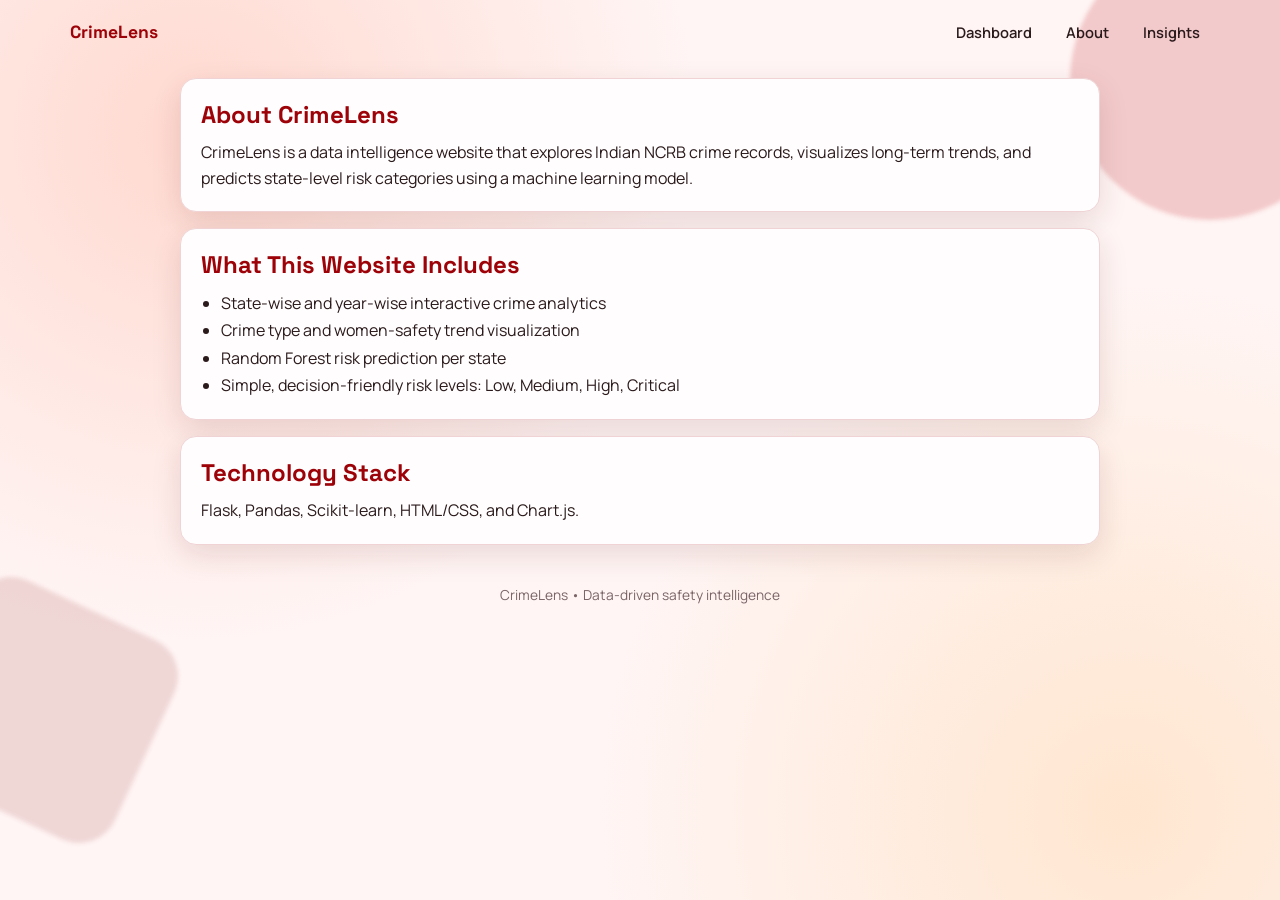
==== templates/about.html @ c9219f14 "feat: add anomaly detection, policy insights, Random Forest explainability, multi-page website" ====
<!DOCTYPE html>
<html lang="en">
<head>
    <meta charset="UTF-8">
    <meta name="viewport" content="width=device-width, initial-scale=1.0">
    <title>About - CrimeLens</title>
    <link rel="preconnect" href="https://fonts.googleapis.com">
    <link rel="preconnect" href="https://fonts.gstatic.com" crossorigin>
    <link href="https://fonts.googleapis.com/css2?family=Space+Grotesk:wght@500;700&family=Manrope:wght@400;600;700&display=swap" rel="stylesheet">
    <link rel="stylesheet" href="/static/style.css">
</head>
<body>
    <div class="bg-shape bg-shape-a"></div>
    <div class="bg-shape bg-shape-b"></div>

    <nav class="site-nav">
        <a href="/" class="brand">CrimeLens</a>
        <div class="nav-links">
            <a href="/">Dashboard</a>
            <a href="/about">About</a>
            <a href="/insights">Insights</a>
        </div>
    </nav>

    <main class="page-main">
        <section class="page-card">
            <h1>About CrimeLens</h1>
            <p>
                CrimeLens is a data intelligence website that explores Indian NCRB crime records,
                visualizes long-term trends, and predicts state-level risk categories using a machine learning model.
            </p>
        </section>

        <section class="page-card">
            <h2>What This Website Includes</h2>
            <ul class="page-list">
                <li>State-wise and year-wise interactive crime analytics</li>
                <li>Crime type and women-safety trend visualization</li>
                <li>Random Forest risk prediction per state</li>
                <li>Simple, decision-friendly risk levels: Low, Medium, High, Critical</li>
            </ul>
        </section>

        <section class="page-card">
            <h2>Technology Stack</h2>
            <p>Flask, Pandas, Scikit-learn, HTML/CSS, and Chart.js.</p>
        </section>
    </main>

    <footer class="site-footer">
        <p>CrimeLens • Data-driven safety intelligence</p>
    </footer>
</body>
</html>
---- static/style.css ----
* {
    margin: 0;
    padding: 0;
    box-sizing: border-box;
}

:root {
    --bg: #fff5f4;
    --paper: #fffdfd;
    --text: #2b1a1c;
    --muted: #7a6467;
    --brand: #9d0208;
    --accent: #c1121f;
    --danger: #780000;
    --ring: #efd3d5;
    --shadow: 0 10px 30px rgba(86, 14, 20, 0.12);
}

body {
    background: radial-gradient(circle at 15% 15%, #ffd9d0 0%, transparent 38%),
        radial-gradient(circle at 88% 90%, #ffe6d0 0%, transparent 38%),
        var(--bg);
    color: var(--text);
    font-family: 'Manrope', sans-serif;
    min-height: 100vh;
    position: relative;
    overflow-x: hidden;
}

.site-nav {
    max-width: 1180px;
    margin: 0 auto;
    padding: 16px 20px 6px;
    display: flex;
    justify-content: space-between;
    align-items: center;
}

.brand {
    text-decoration: none;
    color: var(--brand);
    font-family: 'Space Grotesk', sans-serif;
    font-size: 1.1rem;
    font-weight: 700;
}

.nav-links {
    display: flex;
    gap: 14px;
}

.nav-links a {
    text-decoration: none;
    color: var(--text);
    font-weight: 600;
    font-size: 0.92rem;
    padding: 6px 10px;
    border-radius: 8px;
    transition: background-color 0.2s ease;
}

.nav-links a:hover {
    background: #ffe8e6;
}

.bg-shape {
    position: fixed;
    pointer-events: none;
    z-index: -1;
    filter: blur(2px);
}

.bg-shape-a {
    width: 280px;
    height: 280px;
    border-radius: 50%;
    top: -60px;
    right: -70px;
    background: rgba(193, 18, 31, 0.19);
}

.bg-shape-b {
    width: 220px;
    height: 220px;
    border-radius: 40px;
    left: -65px;
    bottom: 80px;
    background: rgba(120, 0, 0, 0.12);
    transform: rotate(25deg);
}

.hero {
    text-align: center;
    padding: 44px 20px 12px;
}

.hero-kicker {
    text-transform: uppercase;
    letter-spacing: 1.6px;
    font-size: 0.78rem;
    color: var(--brand);
    font-weight: 700;
    margin-bottom: 10px;
}

.hero h1 {
    font-family: 'Space Grotesk', sans-serif;
    font-size: clamp(2rem, 4vw, 3.2rem);
    letter-spacing: -1px;
    color: var(--brand);
    margin-bottom: 10px;
}

.hero-sub {
    color: var(--muted);
    font-size: 1rem;
    max-width: 720px;
    margin: 0 auto;
}

main {
    max-width: 1180px;
    margin: 0 auto;
    padding: 18px 20px 44px;
}

.page-main {
    max-width: 960px;
    margin: 0 auto;
    padding: 24px 20px 40px;
    display: grid;
    gap: 16px;
}

.page-card {
    background: var(--paper);
    border: 1px solid var(--ring);
    box-shadow: var(--shadow);
    border-radius: 16px;
    padding: 20px;
}

.page-card h1,
.page-card h2 {
    font-family: 'Space Grotesk', sans-serif;
    color: var(--brand);
    margin-bottom: 10px;
}

.page-card p {
    line-height: 1.6;
    color: var(--text);
}

.page-list {
    margin-left: 20px;
    color: var(--text);
    line-height: 1.7;
}

.site-footer {
    max-width: 1180px;
    margin: 0 auto;
    padding: 0 20px 28px;
    color: var(--muted);
    font-size: 0.86rem;
    text-align: center;
}

.stats-strip {
    display: flex;
    flex-wrap: wrap;
    gap: 10px;
    justify-content: center;
    margin-bottom: 22px;
}

.pill {
    padding: 8px 13px;
    border-radius: 999px;
    background: var(--paper);
    border: 1px solid var(--ring);
    color: var(--danger);
    font-size: 0.84rem;
    font-weight: 700;
    box-shadow: var(--shadow);
}

.grid {
    display: grid;
    grid-template-columns: repeat(12, minmax(0, 1fr));
    gap: 18px;
    align-items: stretch;
}

.card {
    grid-column: span 6;
    background: var(--paper);
    border-radius: 18px;
    padding: 18px;
    border: 1px solid var(--ring);
    box-shadow: var(--shadow);
    animation: riseIn 0.7s ease both;
    display: flex;
    flex-direction: column;
}

.card h2 {
    font-size: 0.9rem;
    color: var(--muted);
    margin-bottom: 14px;
    text-transform: uppercase;
    letter-spacing: 1.2px;
}

.full-width {
    grid-column: span 12;
}

.chart-wrap {
    position: relative;
    width: 100%;
    height: 320px;
}

.chart-wrap-wide {
    height: 360px;
}

.predict-controls {
    display: flex;
    gap: 12px;
    margin-bottom: 14px;
}

select {
    flex: 1;
    padding: 10px 14px;
    background: #fffcf7;
    color: var(--text);
    border: 1px solid #d9cbbc;
    border-radius: 8px;
    font-size: 0.9rem;
    font-family: 'Manrope', sans-serif;
}

button {
    padding: 10px 24px;
    background: var(--accent);
    color: white;
    border: none;
    border-radius: 8px;
    cursor: pointer;
    font-size: 0.9rem;
    font-weight: 600;
    transition: transform 0.22s ease, box-shadow 0.22s ease, background-color 0.22s ease;
    font-family: 'Space Grotesk', sans-serif;
}

button:hover {
    background: #9d0208;
    transform: translateY(-1px);
    box-shadow: 0 8px 18px rgba(157, 2, 8, 0.28);
}

canvas {
    height: 100% !important;
}

.card:nth-child(1) {
    animation-delay: 0.05s;
}

.card:nth-child(2) {
    animation-delay: 0.12s;
}

.card:nth-child(3) {
    animation-delay: 0.2s;
}

.card:nth-child(4) {
    animation-delay: 0.28s;
}

.card:nth-child(5) {
    animation-delay: 0.34s;
}

@keyframes riseIn {
    from {
        opacity: 0;
        transform: translateY(12px);
    }
    to {
        opacity: 1;
        transform: translateY(0);
    }
}

@media (max-width: 900px) {
    .site-nav {
        flex-direction: column;
        gap: 10px;
    }

    .grid {
        grid-template-columns: 1fr;
    }

    .card {
        grid-column: auto;
    }

    .full-width {
        grid-column: auto;
    }

    .predict-controls {
        flex-direction: column;
    }

    .chart-wrap,
    .chart-wrap-wide {
        height: 290px;
    }
}

.risk-card {
    color: white;
    padding: 12px 16px;
    border-radius: 12px;
    min-width: 160px;
    flex: 1 1 160px;
    transition: transform 0.2s ease, box-shadow 0.2s ease;
    cursor: default;
}

.risk-card:hover {
    transform: translateY(-3px);
    box-shadow: 0 8px 20px rgba(0,0,0,0.2);
}

.risk-card .state-name {
    font-size: 11px;
    font-weight: 700;
    opacity: 0.85;
    letter-spacing: 0.5px;
    margin-bottom: 4px;
}

.risk-card .risk-level {
    font-size: 20px;
    font-weight: 700;
    margin-bottom: 4px;
}

.risk-card .crime-rate {
    font-size: 11px;
    opacity: 0.8;
}

.risk-High { background: #c1121f; }
.risk-Medium { background: #e85d04; }
.risk-Low { background: #2d6a4f; }
.risk-Critical { background: #780000; }
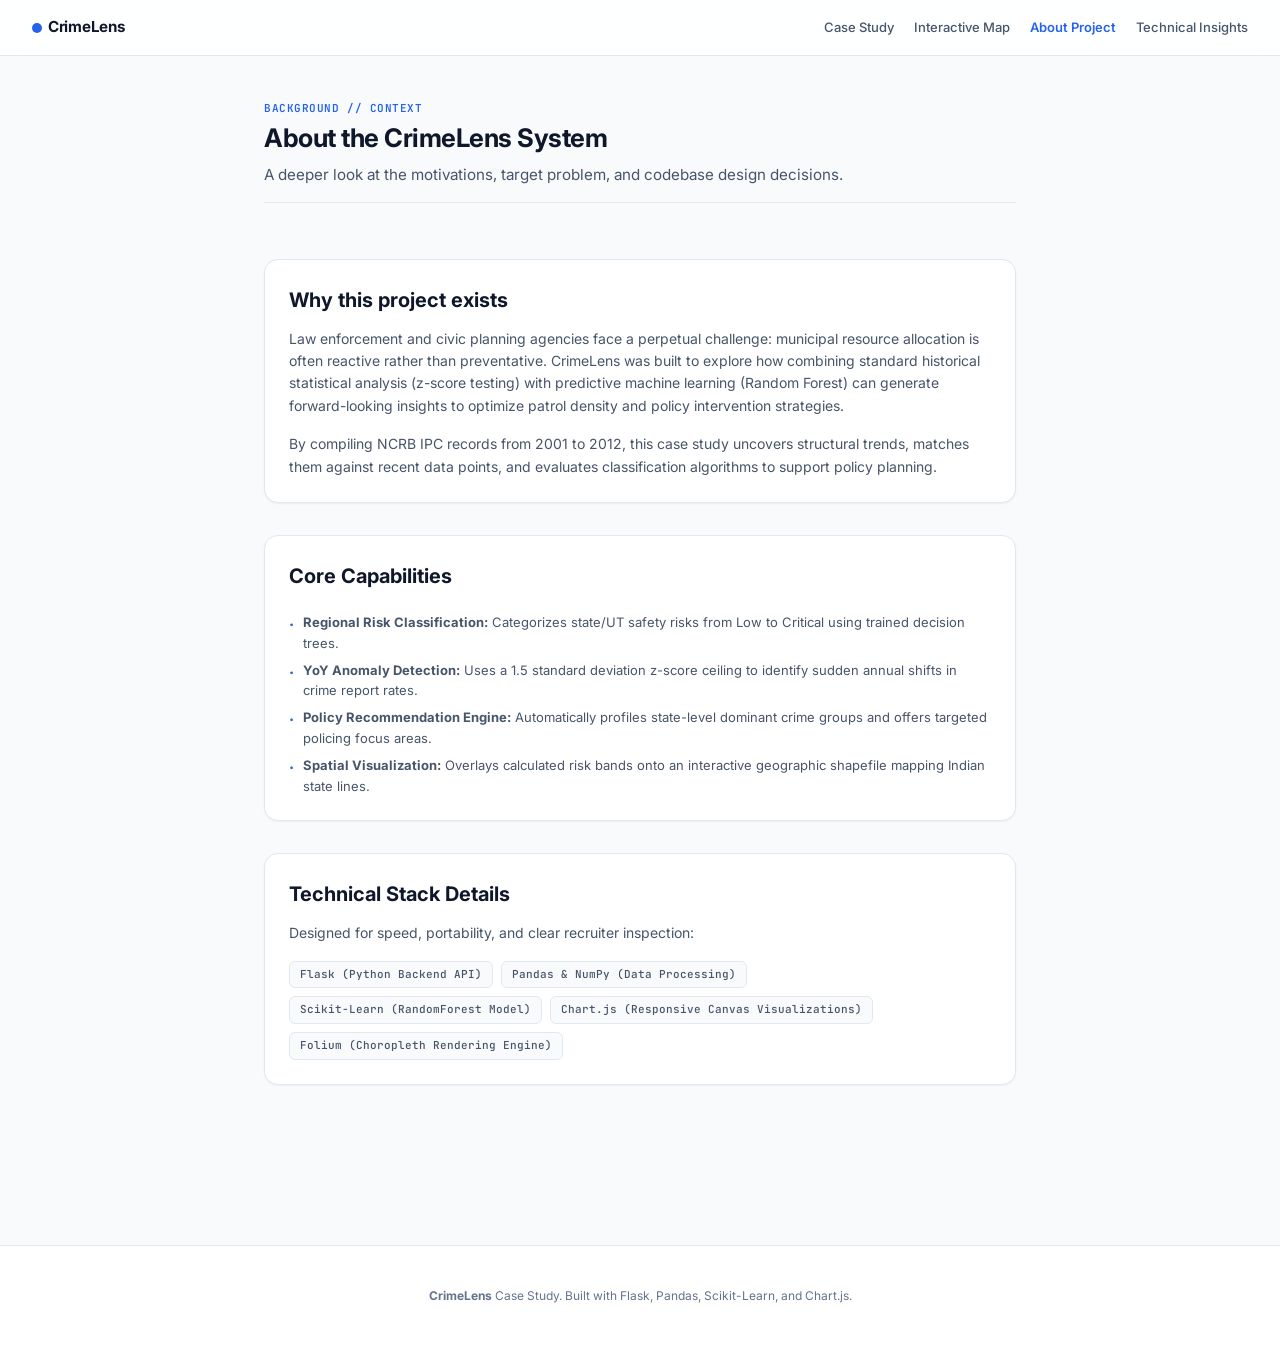
==== commit 34ed1d08: "Redesign dashboard into an interactive ML case study and analytics platform" ====
--- a/templates/about.html
+++ b/templates/about.html
@@ -3,52 +3,73 @@
 <head>
     <meta charset="UTF-8">
     <meta name="viewport" content="width=device-width, initial-scale=1.0">
-    <title>About - CrimeLens</title>
-    <link rel="preconnect" href="https://fonts.googleapis.com">
-    <link rel="preconnect" href="https://fonts.gstatic.com" crossorigin>
-    <link href="https://fonts.googleapis.com/css2?family=Space+Grotesk:wght@500;700&family=Manrope:wght@400;600;700&display=swap" rel="stylesheet">
+    <title>About — CrimeLens Case Study</title>
     <link rel="stylesheet" href="/static/style.css">
 </head>
 <body>
-    <div class="bg-shape bg-shape-a"></div>
-    <div class="bg-shape bg-shape-b"></div>
 
+    <!-- SYSTEM NAVIGATION -->
     <nav class="site-nav">
         <a href="/" class="brand">CrimeLens</a>
         <div class="nav-links">
-            <a href="/">Dashboard</a>
-            <a href="/about">About</a>
-            <a href="/insights">Insights</a>
+            <a href="/">Case Study</a>
+            <a href="/map">Interactive Map</a>
+            <a href="/about" class="active">About Project</a>
+            <a href="/insights">Technical Insights</a>
         </div>
     </nav>
 
-    <main class="page-main">
-        <section class="page-card">
-            <h1>About CrimeLens</h1>
-            <p>
-                CrimeLens is a data intelligence website that explores Indian NCRB crime records,
-                visualizes long-term trends, and predicts state-level risk categories using a machine learning model.
+    <div class="case-study-container" style="max-width: 800px; gap: 32px; padding-top: 40px;">
+        
+        <div class="section-header">
+            <span class="section-label">Background // Context</span>
+            <h1 class="section-title">About the CrimeLens System</h1>
+            <p class="section-description">A deeper look at the motivations, target problem, and codebase design decisions.</p>
+        </div>
+
+        <div class="panel">
+            <h2 class="chart-title" style="margin-bottom: 12px; font-size: 1.25rem;">Why this project exists</h2>
+            <p style="color: var(--text-secondary); margin-bottom: 16px;">
+                Law enforcement and civic planning agencies face a perpetual challenge: municipal resource allocation is often reactive rather than preventative. 
+                CrimeLens was built to explore how combining standard historical statistical analysis (z-score testing) with predictive machine learning (Random Forest) 
+                can generate forward-looking insights to optimize patrol density and policy intervention strategies.
             </p>
-        </section>
+            <p style="color: var(--text-secondary);">
+                By compiling NCRB IPC records from 2001 to 2012, this case study uncovers structural trends, matches them against recent data points, 
+                and evaluates classification algorithms to support policy planning.
+            </p>
+        </div>
 
-        <section class="page-card">
-            <h2>What This Website Includes</h2>
-            <ul class="page-list">
-                <li>State-wise and year-wise interactive crime analytics</li>
-                <li>Crime type and women-safety trend visualization</li>
-                <li>Random Forest risk prediction per state</li>
-                <li>Simple, decision-friendly risk levels: Low, Medium, High, Critical</li>
+        <div class="panel">
+            <h2 class="chart-title" style="margin-bottom: 12px; font-size: 1.25rem;">Core Capabilities</h2>
+            <ul class="brief-interventions" style="margin-top: 8px;">
+                <li><strong>Regional Risk Classification:</strong> Categorizes state/UT safety risks from Low to Critical using trained decision trees.</li>
+                <li><strong>YoY Anomaly Detection:</strong> Uses a 1.5 standard deviation z-score ceiling to identify sudden annual shifts in crime report rates.</li>
+                <li><strong>Policy Recommendation Engine:</strong> Automatically profiles state-level dominant crime groups and offers targeted policing focus areas.</li>
+                <li><strong>Spatial Visualization:</strong> Overlays calculated risk bands onto an interactive geographic shapefile mapping Indian state lines.</li>
             </ul>
-        </section>
+        </div>
 
-        <section class="page-card">
-            <h2>Technology Stack</h2>
-            <p>Flask, Pandas, Scikit-learn, HTML/CSS, and Chart.js.</p>
-        </section>
-    </main>
+        <div class="panel">
+            <h2 class="chart-title" style="margin-bottom: 12px; font-size: 1.25rem;">Technical Stack Details</h2>
+            <p style="color: var(--text-secondary); margin-bottom: 16px;">
+                Designed for speed, portability, and clear recruiter inspection:
+            </p>
+            <div class="tech-strip">
+                <span class="tech-tag">Flask (Python Backend API)</span>
+                <span class="tech-tag">Pandas & NumPy (Data Processing)</span>
+                <span class="tech-tag">Scikit-Learn (RandomForest Model)</span>
+                <span class="tech-tag">Chart.js (Responsive Canvas Visualizations)</span>
+                <span class="tech-tag">Folium (Choropleth Rendering Engine)</span>
+            </div>
+        </div>
 
-    <footer class="site-footer">
-        <p>CrimeLens • Data-driven safety intelligence</p>
+    </div>
+
+    <!-- SYSTEM FOOTER -->
+    <footer class="site-footer" style="margin-top: 80px;">
+        <p><strong>CrimeLens</strong> Case Study. Built with Flask, Pandas, Scikit-Learn, and Chart.js.</p>
     </footer>
+
 </body>
 </html>
--- a/static/style.css
+++ b/static/style.css
@@ -1,366 +1,1433 @@
-* {
-    margin: 0;
-    padding: 0;
-    box-sizing: border-box;
+/* 
+  CrimeLens Modern Case Study Stylesheet
+  Design System: Vercel, Retool, GitHub Insights, Stripe Dashboard
+  Typography: System UI stack
+  Color Palette: Neutral slates, white surfaces, professional hazard badges (Red, Orange, Forest Green)
+*/
+
+@import url('https://fonts.googleapis.com/css2?family=Inter:wght@400;500;600;700;800&family=JetBrains+Mono:wght@400;500;600&display=swap');
+
+*, *::before, *::after {
+  box-sizing: border-box;
+  margin: 0;
+  padding: 0;
 }
 
 :root {
-    --bg: #fff5f4;
-    --paper: #fffdfd;
-    --text: #2b1a1c;
-    --muted: #7a6467;
-    --brand: #9d0208;
-    --accent: #c1121f;
-    --danger: #780000;
-    --ring: #efd3d5;
-    --shadow: 0 10px 30px rgba(86, 14, 20, 0.12);
+  --bg-main: #f8fafc; /* Slate 50 */
+  --bg-surface: #ffffff; /* White */
+  --bg-code: #f1f5f9; /* Slate 100 */
+  --border-color: #e2e8f0; /* Slate 200 */
+  --text-primary: #0f172a; /* Slate 900 */
+  --text-secondary: #475569; /* Slate 600 */
+  --text-muted: #64748b; /* Slate 500 */
+  
+  --primary-accent: #2563eb; /* Blue 600 */
+  --primary-hover: #1d4ed8; /* Blue 700 */
+  
+  /* Risk Levels */
+  --risk-critical: #991b1b; /* Red 800 */
+  --risk-critical-bg: #fef2f2;
+  --risk-high: #dc2626; /* Red 600 */
+  --risk-high-bg: #fff5f5;
+  --risk-medium: #ea580c; /* Orange 600 */
+  --risk-medium-bg: #fff7ed;
+  --risk-low: #16a34a; /* Green 600 */
+  --risk-low-bg: #f0fdf4;
+  
+  --radius-sm: 6px;
+  --radius-md: 10px;
+  --radius-lg: 14px;
+  
+  --shadow-sm: 0 1px 2px 0 rgba(0, 0, 0, 0.05);
+  --shadow-md: 0 4px 6px -1px rgba(0, 0, 0, 0.05), 0 2px 4px -1px rgba(0, 0, 0, 0.03);
 }
 
 body {
-    background: radial-gradient(circle at 15% 15%, #ffd9d0 0%, transparent 38%),
-        radial-gradient(circle at 88% 90%, #ffe6d0 0%, transparent 38%),
-        var(--bg);
-    color: var(--text);
-    font-family: 'Manrope', sans-serif;
-    min-height: 100vh;
-    position: relative;
-    overflow-x: hidden;
-}
-
+  background: var(--bg-main);
+  color: var(--text-primary);
+  font-family: 'Inter', -apple-system, BlinkMacSystemFont, "Segoe UI", Roboto, sans-serif;
+  font-size: 14px;
+  line-height: 1.6;
+  -webkit-font-smoothing: antialiased;
+  -moz-osx-font-smoothing: grayscale;
+}
+
+/* ── NAV & LAYOUT ── */
 .site-nav {
-    max-width: 1180px;
-    margin: 0 auto;
-    padding: 16px 20px 6px;
-    display: flex;
-    justify-content: space-between;
-    align-items: center;
+  position: sticky;
+  top: 0;
+  z-index: 100;
+  display: flex;
+  align-items: center;
+  justify-content: space-between;
+  padding: 0 32px;
+  height: 56px;
+  background: rgba(255, 255, 255, 0.85);
+  backdrop-filter: blur(12px);
+  border-bottom: 1px solid var(--border-color);
 }
 
 .brand {
-    text-decoration: none;
-    color: var(--brand);
-    font-family: 'Space Grotesk', sans-serif;
-    font-size: 1.1rem;
+  font-family: 'Inter', sans-serif;
+  font-size: 0.95rem;
+  font-weight: 700;
+  color: var(--text-primary);
+  text-decoration: none;
+  letter-spacing: -0.3px;
+  display: flex;
+  align-items: center;
+  gap: 6px;
+}
+
+.brand::before {
+  content: '';
+  display: inline-block;
+  width: 10px;
+  height: 10px;
+  background: var(--primary-accent);
+  border-radius: 50%;
+}
+
+.nav-links {
+  display: flex;
+  gap: 20px;
+  align-items: center;
+}
+
+.nav-links a {
+  text-decoration: none;
+  color: var(--text-secondary);
+  font-size: 13px;
+  font-weight: 500;
+  transition: color 0.15s;
+}
+
+.nav-links a:hover {
+  color: var(--text-primary);
+}
+
+.nav-links a.active {
+  color: var(--primary-accent);
+  font-weight: 600;
+}
+
+.badge-demo {
+  background: #eff6ff;
+  color: var(--primary-accent);
+  padding: 3px 8px;
+  border-radius: var(--radius-sm);
+  font-size: 11px;
+  font-weight: 600;
+  border: 1px solid #bfdbfe;
+}
+
+/* ── CONTAINER ── */
+.case-study-container {
+  max-width: 1120px;
+  margin: 0 auto;
+  padding: 48px 24px 80px;
+  display: flex;
+  flex-direction: column;
+  gap: 56px;
+}
+
+/* ── SYSTEM SECTION HEADER ── */
+.section-header {
+  border-bottom: 1px solid var(--border-color);
+  padding-bottom: 14px;
+  margin-bottom: 24px;
+}
+
+.section-label {
+  font-family: 'JetBrains Mono', monospace;
+  font-size: 11px;
+  font-weight: 600;
+  text-transform: uppercase;
+  color: var(--primary-accent);
+  letter-spacing: 0.05em;
+  margin-bottom: 4px;
+}
+
+.section-title {
+  font-size: 1.6rem;
+  font-weight: 700;
+  color: var(--text-primary);
+  letter-spacing: -0.5px;
+}
+
+.section-description {
+  color: var(--text-secondary);
+  font-size: 0.95rem;
+  margin-top: 4px;
+  max-width: 720px;
+}
+
+/* ── CASE STUDY HERO / INTRODUCTION ── */
+.hero {
+  background: var(--bg-surface);
+  border: 1px solid var(--border-color);
+  border-radius: var(--radius-lg);
+  padding: 48px 40px 32px;
+  box-shadow: var(--shadow-sm);
+  position: relative;
+  overflow: hidden;
+}
+
+.hero-label {
+  font-family: 'JetBrains Mono', monospace;
+  font-size: 11px;
+  font-weight: 600;
+  text-transform: uppercase;
+  letter-spacing: 0.1em;
+  color: var(--text-muted);
+  margin-bottom: 12px;
+  display: inline-block;
+}
+
+.hero-title {
+  font-size: 2.6rem;
+  font-weight: 800;
+  letter-spacing: -1.5px;
+  color: var(--text-primary);
+  line-height: 1.15;
+  margin-bottom: 16px;
+}
+
+.hero-sub {
+  font-size: 1.15rem;
+  line-height: 1.6;
+  color: var(--text-secondary);
+  max-width: 820px;
+  margin-bottom: 24px;
+}
+
+.tech-strip {
+  display: flex;
+  flex-wrap: wrap;
+  gap: 8px;
+  align-items: center;
+}
+
+.tech-tag {
+  font-family: 'JetBrains Mono', monospace;
+  font-size: 11px;
+  font-weight: 500;
+  color: var(--text-secondary);
+  background: var(--bg-main);
+  border: 1px solid var(--border-color);
+  padding: 4px 10px;
+  border-radius: var(--radius-sm);
+}
+
+/* ── LIVE SYSTEM METRICS STRIP ── */
+.metrics-strip {
+  display: grid;
+  grid-template-columns: repeat(4, 1fr);
+  gap: 16px;
+  background: var(--bg-surface);
+  border: 1px solid var(--border-color);
+  border-radius: var(--radius-lg);
+  padding: 20px;
+  box-shadow: var(--shadow-sm);
+  margin-top: -36px;
+}
+
+.metric-item {
+  text-align: center;
+  border-right: 1px solid var(--border-color);
+}
+
+.metric-item:last-child {
+  border-right: none;
+}
+
+.metric-value {
+  font-family: 'JetBrains Mono', monospace;
+  font-size: 1.8rem;
+  font-weight: 800;
+  color: var(--text-primary);
+  line-height: 1.2;
+  letter-spacing: -1px;
+}
+
+.metric-label {
+  font-size: 11px;
+  font-weight: 600;
+  text-transform: uppercase;
+  color: var(--text-muted);
+  margin-top: 4px;
+  letter-spacing: 0.05em;
+}
+
+/* ── KEY FINDINGS PANEL ── */
+.findings-grid {
+  display: grid;
+  grid-template-columns: repeat(4, 1fr);
+  gap: 16px;
+}
+
+.finding-card {
+  background: var(--bg-surface);
+  border: 1px solid var(--border-color);
+  border-radius: var(--radius-md);
+  padding: 20px;
+  box-shadow: var(--shadow-sm);
+}
+
+.finding-num {
+  font-family: 'JetBrains Mono', monospace;
+  font-size: 11px;
+  font-weight: 600;
+  color: var(--text-muted);
+  margin-bottom: 12px;
+  display: block;
+}
+
+.finding-highlight {
+  font-size: 1.5rem;
+  font-weight: 700;
+  color: var(--text-primary);
+  letter-spacing: -0.5px;
+  margin-bottom: 6px;
+}
+
+.finding-highlight.red { color: #b91c1c; }
+.finding-highlight.blue { color: #1d4ed8; }
+.finding-highlight.orange { color: #c2410c; }
+.finding-highlight.green { color: #15803d; }
+
+.finding-text {
+  font-size: 13px;
+  color: var(--text-secondary);
+  line-height: 1.5;
+}
+
+/* ── SYSTEM ARCHITECTURE PIPELINE ── */
+.pipeline-container {
+  display: grid;
+  grid-template-columns: repeat(4, 1fr);
+  gap: 16px;
+}
+
+.pipeline-step {
+  background: var(--bg-surface);
+  border: 1px solid var(--border-color);
+  border-radius: var(--radius-md);
+  padding: 20px;
+  position: relative;
+}
+
+.pipeline-step::after {
+  content: '→';
+  position: absolute;
+  right: -13px;
+  top: 50%;
+  transform: translateY(-50%);
+  color: var(--text-muted);
+  font-weight: 700;
+  font-size: 18px;
+  z-index: 10;
+}
+
+.pipeline-container .pipeline-step:last-child::after {
+  display: none;
+}
+
+.step-header {
+  display: flex;
+  align-items: center;
+  justify-content: space-between;
+  margin-bottom: 12px;
+}
+
+.step-index {
+  font-family: 'JetBrains Mono', monospace;
+  font-size: 10px;
+  background: var(--bg-code);
+  padding: 2px 6px;
+  border-radius: 4px;
+  color: var(--text-muted);
+  font-weight: 600;
+}
+
+.step-label {
+  font-size: 11px;
+  font-weight: 700;
+  text-transform: uppercase;
+  letter-spacing: 0.05em;
+  color: var(--text-muted);
+}
+
+.step-title {
+  font-size: 0.95rem;
+  font-weight: 700;
+  color: var(--text-primary);
+  margin-bottom: 8px;
+}
+
+.step-detail {
+  font-size: 12px;
+  color: var(--text-secondary);
+  line-height: 1.5;
+}
+
+.step-detail code {
+  font-family: 'JetBrains Mono', monospace;
+  background: var(--bg-code);
+  padding: 1px 3px;
+  border-radius: 3px;
+  font-size: 11px;
+  color: var(--text-primary);
+}
+
+/* ── MODEL CREDIBILITY / SPECS PANEL ── */
+.ml-specs-layout {
+  display: grid;
+  grid-template-columns: 2fr 1fr;
+  gap: 20px;
+}
+
+.specs-main {
+  background: var(--bg-surface);
+  border: 1px solid var(--border-color);
+  border-radius: var(--radius-md);
+  padding: 24px;
+  box-shadow: var(--shadow-sm);
+}
+
+.specs-title {
+  font-size: 1rem;
+  font-weight: 700;
+  margin-bottom: 16px;
+  color: var(--text-primary);
+}
+
+.specs-grid {
+  display: grid;
+  grid-template-columns: repeat(2, 1fr);
+  gap: 16px;
+}
+
+.spec-item {
+  border-bottom: 1px solid var(--bg-main);
+  padding-bottom: 12px;
+}
+
+.spec-label {
+  font-size: 11px;
+  text-transform: uppercase;
+  letter-spacing: 0.05em;
+  color: var(--text-muted);
+  margin-bottom: 4px;
+}
+
+.spec-val {
+  font-size: 13.5px;
+  color: var(--text-primary);
+  font-weight: 600;
+}
+
+.feature-list {
+  list-style: none;
+  margin-top: 6px;
+  display: flex;
+  flex-direction: column;
+  gap: 4px;
+}
+
+.feature-list li {
+  font-family: 'JetBrains Mono', monospace;
+  font-size: 12px;
+  color: var(--text-secondary);
+  display: flex;
+  align-items: center;
+  gap: 6px;
+}
+
+.feature-list li::before {
+  content: '';
+  display: inline-block;
+  width: 5px;
+  height: 5px;
+  background: var(--text-muted);
+  border-radius: 50%;
+}
+
+.accuracy-pane {
+  background: var(--bg-surface);
+  border: 1px solid var(--border-color);
+  border-radius: var(--radius-md);
+  padding: 24px;
+  box-shadow: var(--shadow-sm);
+  display: flex;
+  flex-direction: column;
+  justify-content: center;
+  align-items: center;
+  text-align: center;
+}
+
+.accuracy-number {
+  font-family: 'JetBrains Mono', monospace;
+  font-size: 3.2rem;
+  font-weight: 800;
+  color: var(--primary-accent);
+  letter-spacing: -2px;
+  line-height: 1;
+}
+
+.accuracy-label {
+  font-size: 12px;
+  font-weight: 600;
+  text-transform: uppercase;
+  color: var(--text-primary);
+  margin-top: 8px;
+  letter-spacing: 0.05em;
+}
+
+.accuracy-subtext {
+  font-size: 11px;
+  color: var(--text-muted);
+  margin-top: 4px;
+  max-width: 180px;
+}
+
+/* ── FEATURE IMPORTANCE EXPLAINABILITY TABLE ── */
+.feature-importance-table {
+  width: 100%;
+  border-collapse: collapse;
+  margin-top: 16px;
+}
+
+.feature-importance-table th {
+  padding: 8px 12px;
+  background: var(--bg-main);
+  border-bottom: 1px solid var(--border-color);
+  font-family: 'JetBrains Mono', monospace;
+  font-size: 10px;
+  color: var(--text-muted);
+  text-transform: uppercase;
+  text-align: left;
+}
+
+.feature-importance-table td {
+  padding: 10px 12px;
+  border-bottom: 1px solid var(--border-color);
+  font-size: 13px;
+  color: var(--text-secondary);
+}
+
+.feature-importance-table td.feature-code {
+  font-family: 'JetBrains Mono', monospace;
+  font-weight: 600;
+  color: var(--text-primary);
+}
+
+.importance-bar-wrap {
+  display: flex;
+  align-items: center;
+  gap: 8px;
+}
+
+.importance-bar-outer {
+  flex: 1;
+  height: 6px;
+  background: var(--bg-code);
+  border-radius: 3px;
+  overflow: hidden;
+  max-width: 120px;
+}
+
+.importance-bar-fill {
+  height: 100%;
+  background: var(--primary-accent);
+  border-radius: 3px;
+}
+
+.importance-pct {
+  font-family: 'JetBrains Mono', monospace;
+  font-size: 11.5px;
+  font-weight: 600;
+  color: var(--text-primary);
+  min-width: 32px;
+  text-align: right;
+}
+
+/* ── INTERACTIVE EXPLORATION SECTION ── */
+.demo-layout {
+  display: grid;
+  grid-template-columns: 1.2fr 1fr;
+  gap: 20px;
+}
+
+.panel {
+  background: var(--bg-surface);
+  border: 1px solid var(--border-color);
+  border-radius: var(--radius-lg);
+  padding: 24px;
+  box-shadow: var(--shadow-sm);
+  display: flex;
+  flex-direction: column;
+}
+
+.panel-header {
+  margin-bottom: 16px;
+  display: flex;
+  justify-content: space-between;
+  align-items: center;
+  flex-wrap: wrap;
+  gap: 12px;
+}
+
+.panel-title {
+  font-size: 1.1rem;
+  font-weight: 700;
+  color: var(--text-primary);
+}
+
+.panel-controls {
+  display: flex;
+  gap: 8px;
+  align-items: center;
+}
+
+.search-input {
+  padding: 6px 12px;
+  border: 1px solid var(--border-color);
+  border-radius: var(--radius-sm);
+  font-size: 12px;
+  width: 140px;
+  font-family: inherit;
+  transition: border-color 0.15s, width 0.15s;
+}
+
+.search-input:focus {
+  outline: none;
+  border-color: var(--primary-accent);
+  width: 180px;
+}
+
+.filter-select {
+  padding: 6px 20px 6px 8px;
+  border: 1px solid var(--border-color);
+  border-radius: var(--radius-sm);
+  font-size: 12px;
+  background: var(--bg-surface);
+  color: var(--text-primary);
+  font-family: inherit;
+  cursor: pointer;
+}
+
+/* ── SYSTEM TABLE ── */
+.table-wrap {
+  width: 100%;
+  overflow-x: auto;
+  max-height: 520px;
+  overflow-y: auto;
+  border: 1px solid var(--border-color);
+  border-radius: var(--radius-sm);
+}
+
+.case-study-table {
+  width: 100%;
+  border-collapse: collapse;
+  text-align: left;
+}
+
+.case-study-table th {
+  background: var(--bg-main);
+  padding: 10px 12px;
+  font-family: 'JetBrains Mono', monospace;
+  font-size: 10px;
+  font-weight: 600;
+  text-transform: uppercase;
+  color: var(--text-muted);
+  letter-spacing: 0.05em;
+  position: sticky;
+  top: 0;
+  border-bottom: 1px solid var(--border-color);
+  z-index: 10;
+}
+
+.case-study-table td {
+  padding: 10px 12px;
+  border-bottom: 1px solid var(--border-color);
+  font-size: 12.5px;
+  color: var(--text-secondary);
+}
+
+.case-study-table tbody tr {
+  cursor: pointer;
+  transition: background-color 0.1s;
+}
+
+.case-study-table tbody tr:hover {
+  background-color: #f8fafc;
+}
+
+.case-study-table tbody tr.selected {
+  background-color: #eff6ff;
+}
+
+.case-study-table tbody tr.selected td {
+  color: var(--text-primary);
+}
+
+.state-name-cell {
+  font-weight: 600;
+  color: var(--text-primary);
+}
+
+.num-cell {
+  font-family: 'JetBrains Mono', monospace;
+  font-size: 11.5px;
+  text-align: right;
+}
+
+.case-study-table th.num-header {
+  text-align: right;
+}
+
+/* ── RISK BADGE ── */
+.risk-badge {
+  display: inline-flex;
+  align-items: center;
+  justify-content: center;
+  padding: 2px 8px;
+  border-radius: 999px;
+  font-size: 10px;
+  font-weight: 600;
+  text-transform: uppercase;
+  letter-spacing: 0.03em;
+}
+
+.risk-badge.critical {
+  color: var(--risk-critical);
+  background: var(--risk-critical-bg);
+}
+
+.risk-badge.high {
+  color: var(--risk-high);
+  background: var(--risk-high-bg);
+}
+
+.risk-badge.medium {
+  color: var(--risk-medium);
+  background: var(--risk-medium-bg);
+}
+
+.risk-badge.low {
+  color: var(--risk-low);
+  background: var(--risk-low-bg);
+}
+
+/* Trend Icons */
+.trend-indicator {
+  display: inline-flex;
+  align-items: center;
+  gap: 4px;
+  font-weight: 600;
+  font-family: 'JetBrains Mono', monospace;
+}
+
+.trend-indicator.up { color: #dc2626; }
+.trend-indicator.down { color: #16a34a; }
+.trend-indicator.stable { color: #64748b; }
+
+/* ── DYNAMIC FORECAST & ACTION BRIEF PANEL ── */
+.brief-empty {
+  display: flex;
+  flex-direction: column;
+  align-items: center;
+  justify-content: center;
+  height: 100%;
+  min-height: 380px;
+  border: 2px dashed var(--border-color);
+  border-radius: var(--radius-md);
+  padding: 32px;
+  text-align: center;
+  color: var(--text-muted);
+}
+
+.brief-empty p {
+  font-size: 13px;
+  max-width: 220px;
+  margin-top: 8px;
+}
+
+.brief-content {
+  display: flex;
+  flex-direction: column;
+  gap: 20px;
+}
+
+.brief-header {
+  border-bottom: 1px solid var(--border-color);
+  padding-bottom: 16px;
+  display: flex;
+  justify-content: space-between;
+  align-items: flex-start;
+}
+
+.brief-state {
+  font-size: 1.4rem;
+  font-weight: 800;
+  color: var(--text-primary);
+  letter-spacing: -0.5px;
+}
+
+.brief-meta {
+  display: flex;
+  gap: 16px;
+  align-items: center;
+  margin-top: 6px;
+  font-size: 12.5px;
+  color: var(--text-secondary);
+}
+
+.brief-meta strong {
+  color: var(--text-primary);
+}
+
+.brief-group {
+  display: flex;
+  flex-direction: column;
+  gap: 8px;
+}
+
+.brief-section-title {
+  font-family: 'JetBrains Mono', monospace;
+  font-size: 10.5px;
+  text-transform: uppercase;
+  letter-spacing: 0.05em;
+  color: var(--text-muted);
+  border-bottom: 1px solid var(--bg-main);
+  padding-bottom: 4px;
+}
+
+.outlook-box {
+  padding: 10px 14px;
+  border-radius: var(--radius-sm);
+  font-size: 13px;
+  font-weight: 500;
+}
+
+.outlook-box.rising {
+  background: var(--risk-high-bg);
+  color: var(--risk-high);
+  border-left: 3px solid var(--risk-high);
+}
+
+.outlook-box.stable {
+  background: #f1f5f9;
+  color: var(--text-secondary);
+  border-left: 3px solid var(--text-muted);
+}
+
+.outlook-box.improving {
+  background: var(--risk-low-bg);
+  color: var(--risk-low);
+  border-left: 3px solid var(--risk-low);
+}
+
+.brief-drivers-list {
+  display: flex;
+  flex-direction: column;
+  gap: 6px;
+}
+
+.driver-item {
+  background: var(--bg-main);
+  padding: 8px 12px;
+  border-radius: var(--radius-sm);
+  font-size: 12.5px;
+}
+
+.driver-name {
+  font-family: 'JetBrains Mono', monospace;
+  font-size: 10px;
+  font-weight: 700;
+  text-transform: uppercase;
+  color: var(--text-muted);
+  display: block;
+}
+
+.driver-desc {
+  color: var(--text-primary);
+  margin-top: 2px;
+}
+
+.brief-interventions {
+  list-style: none;
+  display: flex;
+  flex-direction: column;
+  gap: 6px;
+}
+
+.brief-interventions li {
+  font-size: 13px;
+  color: var(--text-secondary);
+  padding-left: 14px;
+  position: relative;
+}
+
+.brief-interventions li::before {
+  content: '·';
+  position: absolute;
+  left: 0;
+  font-weight: 700;
+  font-size: 16px;
+  color: var(--primary-accent);
+}
+
+.forecast-chart-wrap {
+  position: relative;
+  height: 200px;
+  width: 100%;
+  margin-top: 10px;
+  border: 1px solid var(--border-color);
+  border-radius: var(--radius-sm);
+  padding: 10px;
+  background: var(--bg-main);
+}
+
+.brief-caveat {
+  font-size: 11px;
+  color: var(--text-muted);
+  border-top: 1px solid var(--border-color);
+  padding-top: 12px;
+  margin-top: 8px;
+}
+
+/* ── "WHAT CHANGED?" STORY PANEL ── */
+.story-card {
+  background: var(--bg-main);
+  border: 1px solid var(--border-color);
+  border-radius: var(--radius-md);
+  padding: 18px;
+  margin-top: 12px;
+}
+
+.story-header {
+  font-family: 'Inter', sans-serif;
+  font-weight: 700;
+  font-size: 0.95rem;
+  color: var(--text-primary);
+  display: flex;
+  justify-content: space-between;
+  align-items: center;
+  border-bottom: 1px solid var(--border-color);
+  padding-bottom: 8px;
+  margin-bottom: 14px;
+}
+
+.story-header span.story-tag {
+  font-family: 'JetBrains Mono', monospace;
+  font-size: 9px;
+  font-weight: 600;
+  background: #eff6ff;
+  color: var(--primary-accent);
+  padding: 2px 6px;
+  border-radius: 4px;
+}
+
+.story-grid {
+  display: grid;
+  grid-template-columns: repeat(2, 1fr);
+  gap: 12px;
+}
+
+.story-item {
+  background: var(--bg-surface);
+  border: 1px solid var(--border-color);
+  padding: 10px 12px;
+  border-radius: var(--radius-sm);
+  border-left: 3px solid var(--text-muted);
+}
+
+.story-item.critical { border-left-color: var(--risk-critical); }
+.story-item.high { border-left-color: var(--risk-high); }
+.story-item.medium { border-left-color: var(--risk-medium); }
+.story-item.low { border-left-color: var(--risk-low); }
+
+.story-val {
+  font-family: 'JetBrains Mono', monospace;
+  font-size: 1.15rem;
+  font-weight: 700;
+  color: var(--text-primary);
+}
+
+.story-val span.transition-arrow {
+  color: var(--text-muted);
+  font-size: 10px;
+  margin: 0 4px;
+}
+
+.story-lbl {
+  font-size: 11px;
+  color: var(--text-muted);
+  margin-top: 2px;
+  text-transform: uppercase;
+  font-weight: 500;
+  letter-spacing: 0.02em;
+}
+
+/* ── STATE COMPARISON MODULE ── */
+.compare-box {
+  background: var(--bg-main);
+  border: 1px solid var(--border-color);
+  border-radius: var(--radius-md);
+  padding: 14px;
+  margin-bottom: 16px;
+}
+
+.compare-title {
+  font-size: 12px;
+  font-weight: 700;
+  text-transform: uppercase;
+  letter-spacing: 0.05em;
+  color: var(--text-muted);
+  margin-bottom: 10px;
+}
+
+.compare-selectors {
+  display: flex;
+  gap: 10px;
+  align-items: center;
+}
+
+.compare-select {
+  flex: 1;
+  padding: 6px 10px;
+  border: 1px solid var(--border-color);
+  border-radius: var(--radius-sm);
+  font-size: 12.5px;
+  background: var(--bg-surface);
+  color: var(--text-primary);
+  font-family: inherit;
+}
+
+.compare-close-btn {
+  font-size: 11px;
+  padding: 6px 12px;
+  background: #f1f5f9;
+  color: var(--text-secondary);
+  border: 1px solid var(--border-color);
+  border-radius: var(--radius-sm);
+  cursor: pointer;
+  font-weight: 600;
+}
+
+.compare-close-btn:hover {
+  background: #e2e8f0;
+  color: var(--text-primary);
+}
+
+/* ── BUTTON COMPONENT ── */
+.btn-outline {
+  background: var(--bg-surface);
+  border: 1px solid var(--border-color);
+  color: var(--text-secondary);
+  padding: 6px 12px;
+  border-radius: var(--radius-sm);
+  font-size: 12px;
+  font-weight: 600;
+  cursor: pointer;
+  transition: all 0.15s;
+  display: inline-flex;
+  align-items: center;
+  gap: 6px;
+  font-family: inherit;
+}
+
+.btn-outline:hover {
+  background: var(--bg-main);
+  color: var(--text-primary);
+  border-color: var(--text-muted);
+}
+
+.btn-primary-sm {
+  background: var(--primary-accent);
+  color: white;
+  padding: 6px 12px;
+  border-radius: var(--radius-sm);
+  font-size: 12px;
+  font-weight: 600;
+  cursor: pointer;
+  transition: all 0.15s;
+  border: none;
+  font-family: inherit;
+}
+
+.btn-primary-sm:hover {
+  background: var(--primary-hover);
+}
+
+/* ── INSIGHT EXPLORER ── */
+.insight-buttons-wrap {
+  display: flex;
+  flex-wrap: wrap;
+  gap: 8px;
+  margin-bottom: 20px;
+}
+
+.insight-tab-btn {
+  background: var(--bg-surface);
+  border: 1px solid var(--border-color);
+  border-radius: var(--radius-sm);
+  padding: 8px 16px;
+  font-size: 13px;
+  font-weight: 600;
+  color: var(--text-secondary);
+  cursor: pointer;
+  transition: all 0.15s;
+  font-family: inherit;
+}
+
+.insight-tab-btn:hover {
+  background: var(--bg-main);
+  color: var(--text-primary);
+}
+
+.insight-tab-btn.active {
+  background: var(--text-primary);
+  color: var(--bg-surface);
+  border-color: var(--text-primary);
+}
+
+.insight-display-card {
+  background: var(--bg-surface);
+  border: 1px solid var(--border-color);
+  border-radius: var(--radius-lg);
+  padding: 24px;
+  box-shadow: var(--shadow-sm);
+  min-height: 200px;
+}
+
+.insight-card-title {
+  font-size: 1.15rem;
+  font-weight: 700;
+  color: var(--text-primary);
+  margin-bottom: 12px;
+  border-bottom: 1px solid var(--bg-main);
+  padding-bottom: 6px;
+}
+
+/* ── DATA EXPLORER WIDGET ── */
+.explorer-panel {
+  background: var(--bg-surface);
+  border: 1px solid var(--border-color);
+  border-radius: var(--radius-lg);
+  padding: 24px;
+  box-shadow: var(--shadow-sm);
+}
+
+.explorer-filters {
+  display: grid;
+  grid-template-columns: 2fr 1fr 1fr;
+  gap: 12px;
+  margin-bottom: 16px;
+}
+
+/* ── VISUALIZATIONS SECTION (GRID) ── */
+.viz-layout {
+  display: grid;
+  grid-template-columns: 1.2fr 1fr;
+  gap: 20px;
+}
+
+.viz-chart-card {
+  background: var(--bg-surface);
+  border: 1px solid var(--border-color);
+  border-radius: var(--radius-lg);
+  padding: 24px;
+  box-shadow: var(--shadow-sm);
+}
+
+.chart-title {
+  font-size: 1rem;
+  font-weight: 700;
+  color: var(--text-primary);
+  margin-bottom: 4px;
+}
+
+.chart-subtitle {
+  font-size: 12px;
+  color: var(--text-muted);
+  margin-bottom: 16px;
+}
+
+.chart-container-wrap {
+  position: relative;
+  width: 100%;
+  height: 300px;
+}
+
+/* ── MAP SECTION ── */
+.map-panel {
+  background: var(--bg-surface);
+  border: 1px solid var(--border-color);
+  border-radius: var(--radius-lg);
+  padding: 24px;
+  box-shadow: var(--shadow-sm);
+}
+
+.map-container-wrap {
+  width: 100%;
+  height: 520px;
+  border-radius: var(--radius-md);
+  overflow: hidden;
+  border: 1px solid var(--border-color);
+  background: var(--bg-main);
+  position: relative;
+}
+
+.map-container-wrap iframe {
+  width: 100%;
+  height: 100%;
+  border: none;
+}
+
+/* ── LIMITATIONS PANEL ── */
+.limitations-panel {
+  background: var(--bg-surface);
+  border: 1px solid var(--border-color);
+  border-radius: var(--radius-lg);
+  padding: 24px;
+  box-shadow: var(--shadow-sm);
+}
+
+.limitations-grid {
+  display: grid;
+  grid-template-columns: repeat(2, 1fr);
+  gap: 20px;
+  margin-top: 16px;
+}
+
+.limitation-item {
+  position: relative;
+  padding-left: 20px;
+  font-size: 13.5px;
+  color: var(--text-secondary);
+}
+
+.limitation-item::before {
+  content: '·';
+  position: absolute;
+  left: 0;
+  top: 0;
+  font-weight: 800;
+  font-size: 18px;
+  color: #b91c1c;
+  line-height: 1;
+}
+
+.limitation-item strong {
+  color: var(--text-primary);
+  display: block;
+  font-size: 13.5px;
+  margin-bottom: 2px;
+}
+
+/* ── PRINT-ONLY PREPARED CONTAINER ── */
+#print-report-container {
+  display: none;
+}
+
+/* ── FOOTER ── */
+.site-footer {
+  border-top: 1px solid var(--border-color);
+  background: var(--bg-surface);
+  padding: 40px 24px;
+  text-align: center;
+  color: var(--text-muted);
+  font-size: 12px;
+}
+
+.site-footer p {
+  margin-bottom: 8px;
+}
+
+.site-footer a {
+  color: var(--primary-accent);
+  text-decoration: none;
+  font-weight: 500;
+}
+
+.site-footer a:hover {
+  text-decoration: underline;
+}
+
+/* ── RESPONSIVE ── */
+@media (max-width: 1024px) {
+  .findings-grid {
+    grid-template-columns: repeat(2, 1fr);
+  }
+  .metrics-strip {
+    grid-template-columns: repeat(2, 1fr);
+    gap: 12px;
+  }
+  .metric-item {
+    border-right: none;
+    border-bottom: 1px solid var(--border-color);
+    padding-bottom: 10px;
+  }
+  .metric-item:nth-child(3), .metric-item:nth-child(4) {
+    border-bottom: none;
+    padding-bottom: 0;
+  }
+  .pipeline-container {
+    grid-template-columns: repeat(2, 1fr);
+    gap: 24px;
+  }
+  .pipeline-step::after {
+    display: none;
+  }
+  .ml-specs-layout {
+    grid-template-columns: 1fr;
+  }
+  .demo-layout {
+    grid-template-columns: 1fr;
+  }
+  .viz-layout {
+    grid-template-columns: 1fr;
+  }
+  .explorer-filters {
+    grid-template-columns: 1fr;
+  }
+  .limitations-grid {
+    grid-template-columns: 1fr;
+  }
+}
+
+@media (max-width: 768px) {
+  .site-nav {
+    padding: 0 16px;
+  }
+  .case-study-container {
+    padding: 24px 16px 60px;
+    gap: 40px;
+  }
+  .hero {
+    padding: 32px 24px;
+  }
+  .hero-title {
+    font-size: 1.8rem;
+  }
+  .findings-grid {
+    grid-template-columns: 1fr;
+  }
+  .pipeline-container {
+    grid-template-columns: 1fr;
+  }
+  .specs-grid {
+    grid-template-columns: 1fr;
+  }
+  .compare-selectors {
+    flex-direction: column;
+    align-items: stretch;
+  }
+}
+
+/* ── media PRINT ── */
+@media print {
+  /* Hide all interactive and dashboard layouts */
+  body {
+    background: #ffffff !important;
+    color: #000000 !important;
+    font-size: 11pt !important;
+    font-family: 'Inter', serif !important;
+  }
+  
+  .site-nav, 
+  .case-study-container, 
+  .site-footer {
+    display: none !important;
+  }
+  
+  /* Show print layout container only */
+  #print-report-container {
+    display: block !important;
+    padding: 20px !important;
+  }
+  
+  .print-header {
+    border-bottom: 2px solid #000000;
+    padding-bottom: 12px;
+    margin-bottom: 20px;
+    text-align: center;
+  }
+  
+  .print-header h1 {
+    font-size: 20pt;
+    font-weight: 800;
+    text-transform: uppercase;
+    letter-spacing: 0.05em;
+    margin-bottom: 4px;
+  }
+  
+  .print-header p {
+    font-size: 10pt;
+    color: #333333;
+    font-style: italic;
+  }
+  
+  .print-section {
+    margin-bottom: 24px;
+    page-break-inside: avoid;
+  }
+  
+  .print-section h2 {
+    font-size: 12pt;
+    text-transform: uppercase;
+    border-bottom: 1px solid #000000;
+    padding-bottom: 3px;
+    margin-bottom: 10px;
     font-weight: 700;
-}
-
-.nav-links {
-    display: flex;
-    gap: 14px;
-}
-
-.nav-links a {
-    text-decoration: none;
-    color: var(--text);
-    font-weight: 600;
-    font-size: 0.92rem;
-    padding: 6px 10px;
-    border-radius: 8px;
-    transition: background-color 0.2s ease;
-}
-
-.nav-links a:hover {
-    background: #ffe8e6;
-}
-
-.bg-shape {
-    position: fixed;
-    pointer-events: none;
-    z-index: -1;
-    filter: blur(2px);
-}
-
-.bg-shape-a {
-    width: 280px;
-    height: 280px;
-    border-radius: 50%;
-    top: -60px;
-    right: -70px;
-    background: rgba(193, 18, 31, 0.19);
-}
-
-.bg-shape-b {
-    width: 220px;
-    height: 220px;
-    border-radius: 40px;
-    left: -65px;
-    bottom: 80px;
-    background: rgba(120, 0, 0, 0.12);
-    transform: rotate(25deg);
-}
-
-.hero {
-    text-align: center;
-    padding: 44px 20px 12px;
-}
-
-.hero-kicker {
+    letter-spacing: 0.02em;
+  }
+  
+  .print-section p, .print-section li {
+    font-size: 10.5pt;
+    line-height: 1.5;
+    color: #000000;
+  }
+  
+  .print-grid-2 {
+    display: grid;
+    grid-template-columns: 1fr 1fr;
+    gap: 16px;
+    margin-bottom: 10px;
+  }
+  
+  .print-card {
+    border: 1px solid #000000;
+    padding: 10px;
+    border-radius: 4px;
+  }
+  
+  .print-card-title {
+    font-weight: 700;
+    font-size: 9.5pt;
     text-transform: uppercase;
-    letter-spacing: 1.6px;
-    font-size: 0.78rem;
-    color: var(--brand);
+    margin-bottom: 4px;
+  }
+  
+  .print-table {
+    width: 100%;
+    border-collapse: collapse;
+    margin-top: 8px;
+  }
+  
+  .print-table th, .print-table td {
+    border: 1px solid #000000;
+    padding: 6px 8px;
+    font-size: 10pt;
+    text-align: left;
+  }
+  
+  .print-table th {
+    background: #eeeeee !important;
     font-weight: 700;
-    margin-bottom: 10px;
-}
-
-.hero h1 {
-    font-family: 'Space Grotesk', sans-serif;
-    font-size: clamp(2rem, 4vw, 3.2rem);
-    letter-spacing: -1px;
-    color: var(--brand);
-    margin-bottom: 10px;
-}
-
-.hero-sub {
-    color: var(--muted);
-    font-size: 1rem;
-    max-width: 720px;
-    margin: 0 auto;
-}
-
-main {
-    max-width: 1180px;
-    margin: 0 auto;
-    padding: 18px 20px 44px;
-}
-
-.page-main {
-    max-width: 960px;
-    margin: 0 auto;
-    padding: 24px 20px 40px;
-    display: grid;
-    gap: 16px;
-}
-
-.page-card {
-    background: var(--paper);
-    border: 1px solid var(--ring);
-    box-shadow: var(--shadow);
-    border-radius: 16px;
-    padding: 20px;
-}
-
-.page-card h1,
-.page-card h2 {
-    font-family: 'Space Grotesk', sans-serif;
-    color: var(--brand);
-    margin-bottom: 10px;
-}
-
-.page-card p {
-    line-height: 1.6;
-    color: var(--text);
-}
-
-.page-list {
-    margin-left: 20px;
-    color: var(--text);
-    line-height: 1.7;
-}
-
-.site-footer {
-    max-width: 1180px;
-    margin: 0 auto;
-    padding: 0 20px 28px;
-    color: var(--muted);
-    font-size: 0.86rem;
-    text-align: center;
-}
-
-.stats-strip {
-    display: flex;
-    flex-wrap: wrap;
-    gap: 10px;
-    justify-content: center;
-    margin-bottom: 22px;
-}
-
-.pill {
-    padding: 8px 13px;
-    border-radius: 999px;
-    background: var(--paper);
-    border: 1px solid var(--ring);
-    color: var(--danger);
-    font-size: 0.84rem;
-    font-weight: 700;
-    box-shadow: var(--shadow);
-}
-
-.grid {
-    display: grid;
-    grid-template-columns: repeat(12, minmax(0, 1fr));
-    gap: 18px;
-    align-items: stretch;
-}
-
-.card {
-    grid-column: span 6;
-    background: var(--paper);
-    border-radius: 18px;
-    padding: 18px;
-    border: 1px solid var(--ring);
-    box-shadow: var(--shadow);
-    animation: riseIn 0.7s ease both;
-    display: flex;
-    flex-direction: column;
-}
-
-.card h2 {
-    font-size: 0.9rem;
-    color: var(--muted);
-    margin-bottom: 14px;
-    text-transform: uppercase;
-    letter-spacing: 1.2px;
-}
-
-.full-width {
-    grid-column: span 12;
-}
-
-.chart-wrap {
-    position: relative;
-    width: 100%;
-    height: 320px;
-}
-
-.chart-wrap-wide {
-    height: 360px;
-}
-
-.predict-controls {
-    display: flex;
-    gap: 12px;
-    margin-bottom: 14px;
-}
-
-select {
-    flex: 1;
-    padding: 10px 14px;
-    background: #fffcf7;
-    color: var(--text);
-    border: 1px solid #d9cbbc;
-    border-radius: 8px;
-    font-size: 0.9rem;
-    font-family: 'Manrope', sans-serif;
-}
-
-button {
-    padding: 10px 24px;
-    background: var(--accent);
-    color: white;
-    border: none;
-    border-radius: 8px;
-    cursor: pointer;
-    font-size: 0.9rem;
-    font-weight: 600;
-    transition: transform 0.22s ease, box-shadow 0.22s ease, background-color 0.22s ease;
-    font-family: 'Space Grotesk', sans-serif;
-}
-
-button:hover {
-    background: #9d0208;
-    transform: translateY(-1px);
-    box-shadow: 0 8px 18px rgba(157, 2, 8, 0.28);
-}
-
-canvas {
-    height: 100% !important;
-}
-
-.card:nth-child(1) {
-    animation-delay: 0.05s;
-}
-
-.card:nth-child(2) {
-    animation-delay: 0.12s;
-}
-
-.card:nth-child(3) {
-    animation-delay: 0.2s;
-}
-
-.card:nth-child(4) {
-    animation-delay: 0.28s;
-}
-
-.card:nth-child(5) {
-    animation-delay: 0.34s;
-}
-
-@keyframes riseIn {
-    from {
-        opacity: 0;
-        transform: translateY(12px);
-    }
-    to {
-        opacity: 1;
-        transform: translateY(0);
-    }
-}
-
-@media (max-width: 900px) {
-    .site-nav {
-        flex-direction: column;
-        gap: 10px;
-    }
-
-    .grid {
-        grid-template-columns: 1fr;
-    }
-
-    .card {
-        grid-column: auto;
-    }
-
-    .full-width {
-        grid-column: auto;
-    }
-
-    .predict-controls {
-        flex-direction: column;
-    }
-
-    .chart-wrap,
-    .chart-wrap-wide {
-        height: 290px;
-    }
-}
-
-.risk-card {
-    color: white;
-    padding: 12px 16px;
-    border-radius: 12px;
-    min-width: 160px;
-    flex: 1 1 160px;
-    transition: transform 0.2s ease, box-shadow 0.2s ease;
-    cursor: default;
-}
-
-.risk-card:hover {
-    transform: translateY(-3px);
-    box-shadow: 0 8px 20px rgba(0,0,0,0.2);
-}
-
-.risk-card .state-name {
-    font-size: 11px;
-    font-weight: 700;
-    opacity: 0.85;
-    letter-spacing: 0.5px;
-    margin-bottom: 4px;
-}
-
-.risk-card .risk-level {
-    font-size: 20px;
-    font-weight: 700;
-    margin-bottom: 4px;
-}
-
-.risk-card .crime-rate {
-    font-size: 11px;
-    opacity: 0.8;
-}
-
-.risk-High { background: #c1121f; }
-.risk-Medium { background: #e85d04; }
-.risk-Low { background: #2d6a4f; }
-.risk-Critical { background: #780000; }+  }
+}
